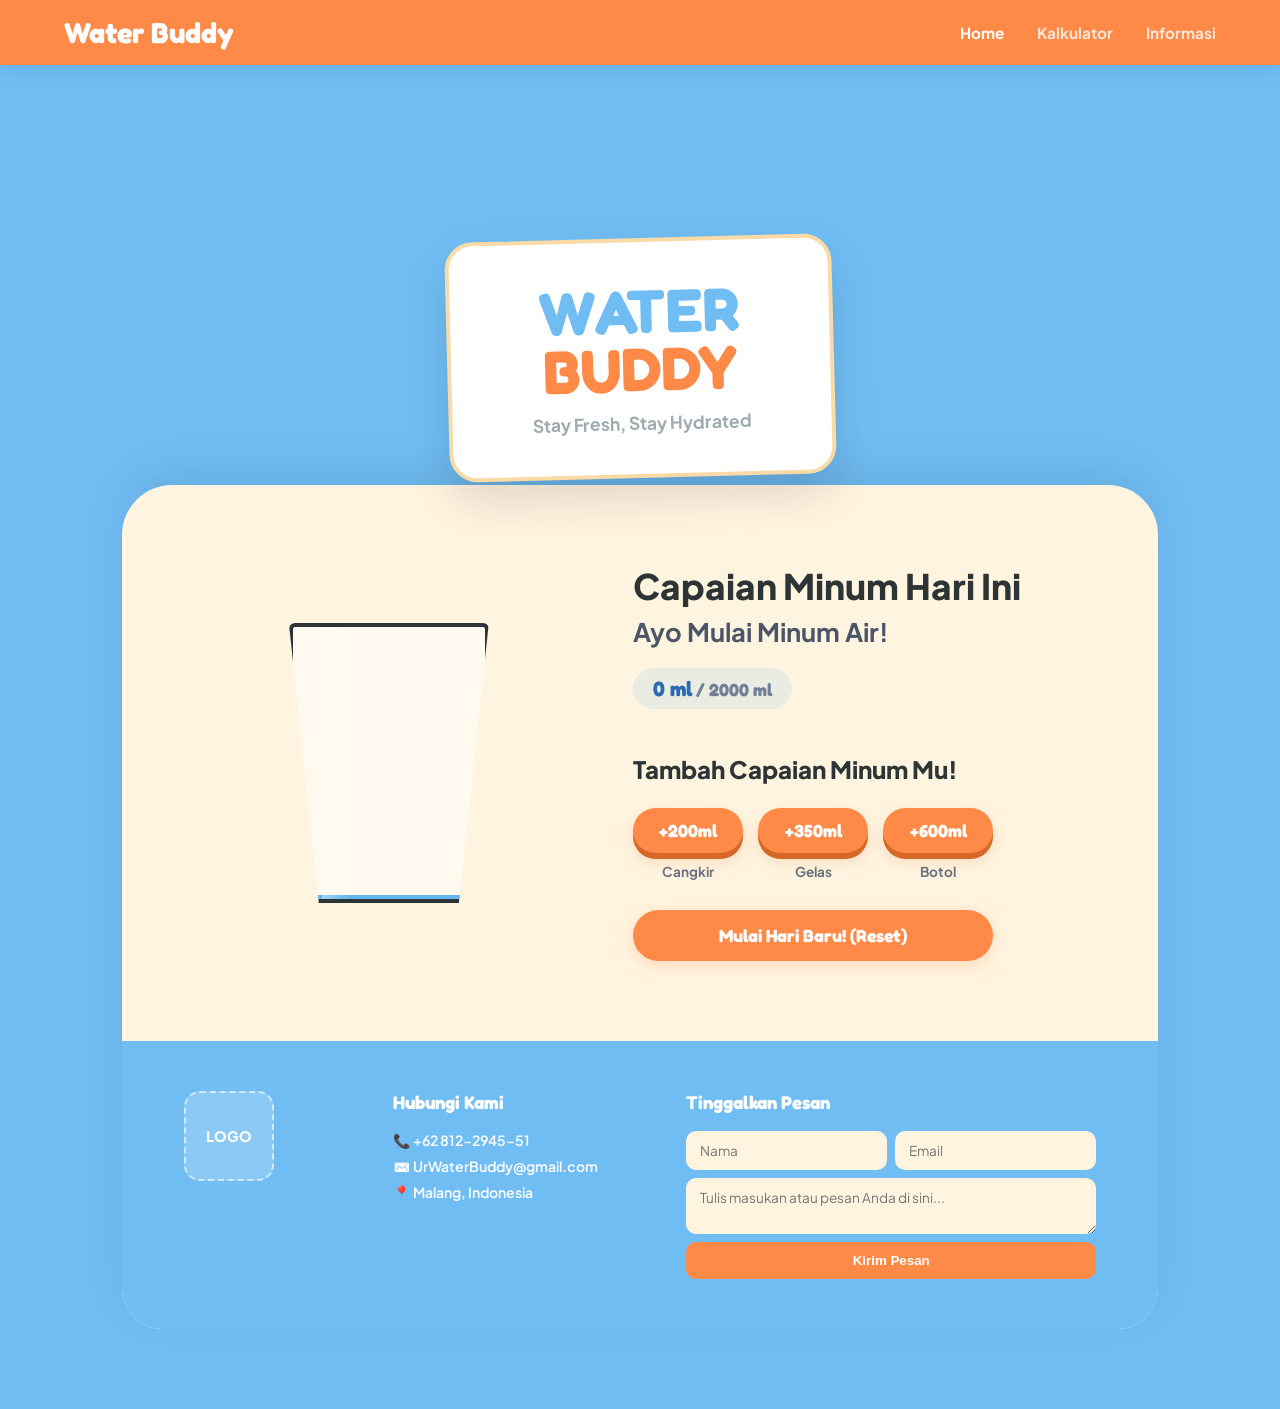
==== index.html @ 6751f68e "Rename home.html to index.html" ====
<!DOCTYPE html>
<html lang="id">
<head>
    <meta charset="UTF-8">
    <meta name="viewport" content="width=device-width, initial-scale=1.0">
    <title>Water Buddy - Track Your Hydration</title>
    <link rel="stylesheet" href="Homestyle.css">
    <link href="https://fonts.googleapis.com/css2?family=Fredoka:wght@500;700&family=Plus+Jakarta+Sans:wght@600;700;800&display=swap" rel="stylesheet">
</head>
<body>

    <header id="navbar">
        <div class="nav-container">
            <div class="logo">Water Buddy</div>
            <nav class="nav-links">
                <a href="home.html" class="active">Home</a>
                <a href="kalkulator.html">Kalkulator</a>
                <a href="informasi.html">Informasi</a>
            </nav>
        </div>
    </header>

    <div class="full-blue-canvas">

        <div class="full-blue-canvas">

        <div class="bubble-ambient-container">
            <div class="bubble"></div>
            <div class="bubble"></div>
            <div class="bubble"></div>
            <div class="bubble"></div>
            <div class="bubble"></div>
            <div class="bubble"></div>
            <div class="bubble"></div>
            <div class="bubble"></div>
        </div>

        <section class="hero-wrapper">

            <div class="hero-title-overlay">
                <div class="floating-title-card">
                    <h1>WATER<br><span class="orange-text">BUDDY</span></h1>
                    <p class="tagline">Stay Fresh, Stay Hydrated</p>
                </div>
            </div>
        </section>

        <main class="cream-layer-content">
            
            <div class="tracker-split-container">
                
                <div class="left-glass-zone">
                    <div class="glass-perspective-wrapper">
                        <div class="real-conical-glass">
                            <div class="glass-reflection"></div>
                            <div class="water-liquid-fill" id="water-fill-engine">
                                <div class="water-surface-line"></div>
                            </div>
                        </div>
                    </div>
                </div>

                <div class="right-controls-zone">
                    
                    <div class="achievement-status-box">
                        <h2 class="live-tracker-badge">Capaian Minum Hari Ini</h2>
                        <h1 id="feedback-headline">Hore ! Kamu sudah minum</h1>
                        <div class="numeric-counter">
                            <span id="current-ml-text">0 ml</span><span class="target-grey"> / 2000 ml</span>
                        </div>
                    </div>

                    <div class="buttons-control-panel">
                        <h2 class="panel-title-highlight">Tambah Capaian Minum Mu!</h2>
                        
                        <div class="pill-buttons-row">
                            <div class="control-node">
                                <button class="pill-btn" onclick="hydrateAction(200)">+200ml</button>
                                <span class="node-caption">Cangkir</span>
                            </div>
                            <div class="control-node">
                                <button class="pill-btn" onclick="hydrateAction(350)">+350ml</button>
                                <span class="node-caption">Gelas</span>
                            </div>
                            <div class="control-node">
                                <button class="pill-btn" onclick="hydrateAction(600)">+600ml</button>
                                <span class="node-caption">Botol</span>
                            </div>
                        </div>

                        <button class="master-reset-btn" onclick="resetHydrationToday()">Mulai Hari Baru! (Reset)</button>
                    </div>

                </div>

            </div>

            <footer class="embedded-footer">
                <div class="footer-grid">
                    <div class="footer-col logo-space">
                        <div class="dashed-logo-box">LOGO</div>
                    </div>
                    <div class="footer-col contact-space">
                        <h4>Hubungi Kami</h4>
                        <p>📞 +62 812-2945-51</p>
                        <p>✉️ UrWaterBuddy@gmail.com</p>
                        <p>📍 Malang, Indonesia</p>
                    </div>
                    <div class="footer-col form-space">
                        <h4>Tinggalkan Pesan</h4>
                        <form onsubmit="event.preventDefault(); alert('Pesan Anda berhasil dikirim!');">
                            <div class="twin-input-row">
                                <input type="text" placeholder="Nama" required>
                                <input type="email" placeholder="Email" required>
                            </div>
                            <textarea placeholder="Tulis masukan atau pesan Anda di sini..." rows="2" required></textarea>
                            <button type="submit" class="submit-form-btn">Kirim Pesan</button>
                        </form>
                    </div>
                </div>
            </footer>

        </main>

    </div>

    <script src="Homescript.js"></script>
</body>
</html>
---- Homestyle.css ----
/* ==========================================================================
   RESET SYSTEM & VARIABLES
   ========================================================================== */
* {
    margin: 0;
    padding: 0;
    box-sizing: border-box;
}

:root {
    --bg-blue: #70BDF4;
    --layer-cream: #FFF4E0;
    --orange-pop: #FF8A48;
    --water-blue: #5BC0F8;
    --text-charcoal: #2D3436;
}

body {
    background-color: var(--bg-blue);
    font-family: 'Plus Jakarta Sans', sans-serif;
    color: var(--text-charcoal);
}

/* ==========================================================================
   HEADER / NAVBAR STYLE
   ========================================================================== */
#navbar {
    position: fixed;
    top: 0; left: 0; width: 100%;
    padding: 15px 0;
    z-index: 1000;
    background: var(--orange-pop); /* Warna orange dasar saat di atas */
    box-shadow: 0 4px 20px rgba(0, 0, 0, 0.08);
    transition: all 0.3s ease;
}

#navbar.scrolled {
    padding: 10px 0;
    background: rgba(255, 138, 72, 0.85); /* Orange transparan saat di-scroll */
    backdrop-filter: blur(15px);
    -webkit-backdrop-filter: blur(15px);
}

.nav-container {
    width: 90%;
    max-width: 1200px;
    margin: 0 auto;
    display: flex;
    justify-content: space-between;
    align-items: center;
}

.logo {
    font-family: 'Fredoka', sans-serif;
    font-size: 1.8rem;
    font-weight: 700;
    color: white;
}

.nav-links a {
    text-decoration: none;
    color: white;
    font-weight: 700;
    margin-left: 30px;
    font-size: 0.95rem;
    opacity: 0.8;
    transition: opacity 0.2s;
}

.nav-links a:hover, .nav-links a.active {
    opacity: 1;
}

/* ==========================================================================
   MAIN LAYOUT MANAGEMENT
   ========================================================================== */
.full-blue-canvas {
    width: 100%;
    padding: 0 5% 40px 5%;
}

.hero-wrapper {
    margin-top: 110px;
    width: 100%;
    height: 55vh;
    min-height: 380px;
    position: relative;
    border-radius: 35px;
    overflow: hidden;
}

.hero-image-box {
    width: 100%;
    height: 100%;
}

.hero-image-box img {
    width: 100%;
    height: 100%;
    object-fit: cover;
}

.hero-blur-overlay {
    position: absolute;
    top: 0; left: 0; width: 100%; height: 100%;
    background: rgba(112, 189, 244, 0.25);
}

.hero-title-overlay {
    position: absolute;
    top: 0; left: 0; width: 100%; height: 100%;
    display: flex;
    justify-content: center;
    align-items: center;
    z-index: 5;
}

.floating-title-card {
    position: relative; /* Pastikan posisinya relatif agar z-index bekerja aktif */
    z-index: 16; /* Berikan nilai satu tingkat di atas overlay-nya */
    
    background-color: white;
    padding: 40px 80px;
    border-radius: 28px;
    border: 4px solid #FADAA6;
    text-align: center;
    box-shadow: 0 20px 45px rgba(0, 0, 0, 0.12);
    transform: rotate(-1.5deg);
    transition: transform 0.3s ease;
}

/* Memperbesar ukuran teks di dalam card agar proporsional */
.floating-title-card h1 {
    font-family: 'Fredoka', sans-serif;
    font-size: 3.8rem; /* Naik dari 3.2rem */
    line-height: 0.95;
    color: var(--bg-blue);
}

.floating-title-card .orange-text {
    color: var(--orange-pop);
}

.tagline {
    margin-top: 14px;
    font-weight: 700;
    color: #A0AAB2;
    font-size: 1.1rem; /* Naik dari 0.95rem */
}

/* ==========================================================================
   CREAM LAYER (WORKSPACE UTAMA)
   ========================================================================== */
.cream-layer-content {
    background-color: var(--layer-cream);
    
    /* TRICK: Menggunakan margin minus besar untuk menarik layer krim ke atas */
    margin-top: -120px; 
    
    position: relative;
    z-index: 10; /* Tetap di atas gelembung */
    border-radius: 50px 50px 40px 40px; /* Sudut atas dibuat lebih melengkung halus */
    box-shadow: 0 -15px 40px rgba(0, 0, 0, 0.08); /* Shadow halus ke arah atas */
    overflow: hidden;
}

.tracker-split-container {
    display: grid;
    grid-template-columns: 1fr 1.2fr;
    gap: 60px;
    padding: 80px 8%;
    align-items: center;
}

/* GELAS CONICAL (MELEBAR KE ATAS) */
.left-glass-zone {
    display: flex;
    justify-content: center;
    align-items: center;
}

.glass-perspective-wrapper {
    padding: 10px;
}

.real-conical-glass {
    position: relative;
    width: 200px;
    height: 280px;
    background: rgba(255, 255, 255, 0.5);
    border: 4px solid #2D3436;
    border-radius: 6px 6px 24px 24px;
    clip-path: polygon(0% 0%, 100% 0%, 85% 100%, 15% 100%);
    overflow: hidden;
}

.glass-reflection {
    position: absolute;
    top: 0; left: 15%; width: 15%; height: 100%;
    background: linear-gradient(90deg, rgba(255,255,255,0.4) 0%, rgba(255,255,255,0) 100%);
    z-index: 5;
}

.water-liquid-fill {
    position: absolute;
    bottom: 0; left: 0; width: 100%;
    height: 0%;
    background-color: var(--water-blue);
    border-top: 4px solid #3ca5ea;
    transition: height 0.5s cubic-bezier(0.4, 0, 0.2, 1);
}

.water-surface-line {
    position: absolute;
    top: -4px; left: 0; width: 100%; height: 6px;
    background: rgba(255,255,255,0.2);
}

/* ==========================================================================
   KOLOM KANAN: STATUS TEXT & INTERACTIVE BUTTONS UPDATED
   ========================================================================== */
.right-controls-zone {
    display: flex;
    flex-direction: column;
    gap: 45px;
}

/* Hierarki Font yang Ditonjolkan */
.achievement-status-box .live-tracker-badge {
    font-size: 2.2rem;
    font-weight: 800;
    color: var(--text-charcoal);
    line-height: 1.2;
    margin-bottom: 8px;
}

.achievement-status-box h1 {
    font-size: 1.6rem;
    font-weight: 700;
    color: #4A5568;
    margin-bottom: 20px;
}

/* Ukuran Indikator Angka Diperkecil */
.numeric-counter {
    font-family: 'Fredoka', sans-serif;
    font-size: 1.3rem;
    font-weight: 700;
    background: rgba(112, 189, 244, 0.15);
    display: inline-block;
    padding: 8px 20px;
    border-radius: 30px;
    color: #2B6CB0;
}

.target-grey {
    font-size: 1.1rem;
    color: #718096;
}

.panel-title-highlight {
    font-size: 1.5rem;
    font-weight: 800;
    color: var(--text-charcoal);
    margin-bottom: 24px;
}

.pill-buttons-row {
    display: flex;
    gap: 15px;
    margin-bottom: 30px;
}

.control-node {
    display: flex;
    flex-direction: column;
    align-items: center;
    flex: 1;
    max-width: 110px;
}

/* EFEK TOMBOL INTERAKTIF (HOVER, GLARE & ACTIVE) */
.pill-btn {
    position: relative;
    background-color: var(--orange-pop);
    color: white;
    border: none;
    font-family: 'Fredoka', sans-serif;
    font-size: 1.1rem;
    font-weight: 700;
    width: 100%;
    padding: 12px 0;
    border-radius: 25px;
    cursor: pointer;
    overflow: hidden;
    
    /* Bayangan efek 3D tebal */
    box-shadow: 0 6px 0px #D56727, 0 8px 15px rgba(213, 103, 39, 0.2); 
    transition: transform 0.2s cubic-bezier(0.175, 0.885, 0.32, 1.275), 
                box-shadow 0.2s ease, 
                background-color 0.2s ease;
}

/* Hover: Tombol membesar & mengambang naik */
.pill-btn:hover {
    transform: translateY(-4px) scale(1.06);
    background-color: #ff985d;
    box-shadow: 0 10px 0px #D56727, 0 12px 20px rgba(213, 103, 39, 0.3);
}

/* Efek Kilatan Sinar Menyapu Gelas/Tombol saat Kursor Datang */
.pill-btn::after {
    content: '';
    position: absolute;
    top: 0; left: -150%; width: 50%; height: 100%;
    background: linear-gradient(90deg, rgba(255,255,255,0) 0%, rgba(255,255,255,0.4) 50%, rgba(255,255,255,0) 100%);
    transform: skewX(-20deg);
}

.pill-btn:hover::after {
    left: 150%;
    transition: left 0.6s ease-in-out;
}

/* Active: Amblas saat ditekan mouse */
.pill-btn:active {
    transform: translateY(4px) scale(0.98);
    box-shadow: 0 2px 0px #D56727, 0 4px 10px rgba(213, 103, 39, 0.4);
}

.node-caption {
    margin-top: 10px;
    font-size: 0.85rem;
    font-weight: 700;
    color: #6B7280;
    transition: color 0.2s ease;
}

.control-node:hover .node-caption {
    color: var(--text-charcoal);
}

/* TOMBOL MASTER RESET INTERAKTIF */
.master-reset-btn {
    background-color: var(--orange-pop);
    color: white;
    border: none;
    font-family: 'Fredoka', sans-serif;
    font-size: 1.1rem;
    font-weight: 700;
    padding: 15px 40px;
    border-radius: 30px;
    cursor: pointer;
    width: 100%;
    max-width: 360px;
    box-shadow: 0 4px 15px rgba(255, 138, 72, 0.25);
    transition: all 0.25s ease-in-out;
}

.master-reset-btn:hover {
    transform: scale(1.03);
    background-color: #e66b22;
    box-shadow: 0 8px 25px rgba(230, 107, 34, 0.45);
    letter-spacing: 0.5px;
}

.master-reset-btn:active {
    transform: scale(0.97);
    box-shadow: 0 2px 8px rgba(230, 107, 34, 0.2);
}

/* ==========================================================================
   FOOTER SECTION
   ========================================================================== */
.embedded-footer {
    background-color: var(--bg-blue);
    padding: 50px 6%;
    color: white;
}

.footer-grid {
    display: grid;
    grid-template-columns: 0.8fr 1.2fr 1.5fr;
    gap: 40px;
}

.dashed-logo-box {
    width: 90px;
    height: 90px;
    background: rgba(255, 255, 255, 0.2);
    border: 2px dashed rgba(255, 255, 255, 0.6);
    border-radius: 16px;
    display: flex;
    justify-content: center;
    align-items: center;
    font-weight: 800;
    font-size: 0.9rem;
}

.footer-col h4 {
    font-family: 'Fredoka', sans-serif;
    font-size: 1.15rem;
    margin-bottom: 18px;
}

.contact-space p {
    font-size: 0.88rem;
    margin-bottom: 8px;
    font-weight: 600;
}

.form-space form {
    display: flex;
    flex-direction: column;
    gap: 8px;
}

.twin-input-row {
    display: flex;
    gap: 8px;
}

.twin-input-row input {
    flex: 1;
}

.form-space input, .form-space textarea {
    padding: 11px 14px;
    border-radius: 10px;
    border: none;
    background-color: var(--layer-cream);
    font-family: 'Plus Jakarta Sans', sans-serif;
    font-size: 0.85rem;
    color: var(--text-charcoal);
}

.submit-form-btn {
    background-color: var(--orange-pop);
    color: white;
    border: none;
    padding: 11px;
    border-radius: 10px;
    font-weight: 700;
    cursor: pointer;
}

/* RESPONSIVE LAYOUT */
@media (max-width: 850px) {
    .tracker-split-container {
        grid-template-columns: 1fr;
        text-align: center;
        gap: 40px;
    }
    .achievement-status-box, .buttons-control-panel {
        text-align: center;
    }
    .pill-buttons-row {
        justify-content: center;
    }
    .footer-grid {
        grid-template-columns: 1fr;
        text-align: center;
        gap: 30px;
    }
    .floating-title-card h1 { 
        font-size: 2.8rem; 
    }
    .floating-title-card { 
        padding: 25px 45px; 
    }
    .cream-layer-content {
        margin-top: -60px; /* Di HP naiknya diperkecil agar tidak menutupi tulisan */
    }
    .dashed-logo-box { margin: 0 auto; }
    .twin-input-row { flex-direction: column; }
    .nav-links { display: none; }
    .floating-title-card h1 { font-size: 2.4rem; }
    .floating-title-card { padding: 20px 40px; }
    .achievement-status-box .live-tracker-badge { font-size: 1.8rem; }
}

/* ==========================================================================
   PERBAIKAN AMBIENT GELEMBUNG: KHUSUS AREA ATAS (BIRU POLOS)
   ========================================================================== */
.full-blue-canvas {
    position: relative;
    width: 100%;
    padding: 0 5% 40px 5%;
    /* overflow: hidden; -> Tetap biarkan ini ada */
}

.bubble-ambient-container {
    position: absolute;
    top: 0;
    left: 0;
    width: 100%;
    height: 480px; /* MEMBATASI TINGGI: Hanya sebatas area biru atas & hero */
    pointer-events: none;
    z-index: 1; /* Di bawah teks hero, tapi di atas background */
    overflow: hidden;
}

/* Base style gelembung */
.bubble {
    position: absolute;
    /* Kita buat gelembung mulai muncul dari batas bawah area 480px tadi */
    top: 100%; 
    background: rgba(255, 255, 255, 0.25);
    border: 1px solid rgba(255, 255, 255, 0.45);
    border-radius: 50%;
    animation: floatUpTop 8s infinite linear;
}

.bubble::before {
    content: '';
    position: absolute;
    top: 20%; left: 20%;
    width: 25%; height: 25%;
    background: rgba(255, 255, 255, 0.4);
    border-radius: 50%;
}

/* Variasi ukuran dan delay agar natural */
.bubble:nth-child(1) { width: 35px; height: 35px; left: 8%;  animation-duration: 7s;  animation-delay: 0s; }
.bubble:nth-child(2) { width: 20px; height: 20px; left: 20%; animation-duration: 9s;  animation-delay: 2s; }
.bubble:nth-child(3) { width: 50px; height: 50px; left: 35%; animation-duration: 11s; animation-delay: 1s; }
.bubble:nth-child(4) { width: 25px; height: 25px; left: 50%; animation-duration: 8s;  animation-delay: 4s; }
.bubble:nth-child(5) { width: 40px; height: 40px; left: 68%; animation-duration: 10s; animation-delay: 1.5s; }
.bubble:nth-child(6) { width: 18px; height: 18px; left: 82%; animation-duration: 6s;  animation-delay: 5s; }
.bubble:nth-child(7) { width: 42px; height: 42px; left: 15%; animation-duration: 9s;  animation-delay: 3s; }
.bubble:nth-child(8) { width: 28px; height: 28px; left: 90%; animation-duration: 7s;  animation-delay: 6s; }

/* ANIMASI BARU: Meluncur naik hanya di area atas lalu menghilang */
@keyframes floatUpTop {
    0% {
        top: 100%; /* Mulai dari batas bawah area kontainer (480px) */
        transform: translateX(0) scale(0.8);
        opacity: 0;
    }
    15% {
        opacity: 1; /* Mulai terlihat jelas saat naik */
    }
    85% {
        opacity: 1;
    }
    100% {
        top: -50px; /* Menghilang tepat setelah melewati header atas */
        transform: translateX(25px) scale(1.1);
        opacity: 0; /* Fade out lancar */
    }
}

/* Memastikan Card Utama dan Layer Krim Menutupi Gelembung di bawahnya */
.hero-title-overlay {
    position: absolute;
    top: 0; left: 0; width: 100%; height: 100%;
    display: flex;
    justify-content: center;
    align-items: center;
    /* Ubah z-index menjadi lebih tinggi dari layer cream (yang bernilai 10) */
    z-index: 15; 
}

.cream-layer-content {
    position: relative;
    z-index: 10; /* Angka z-index tinggi agar gelembung tidak masuk ke area krim */
}
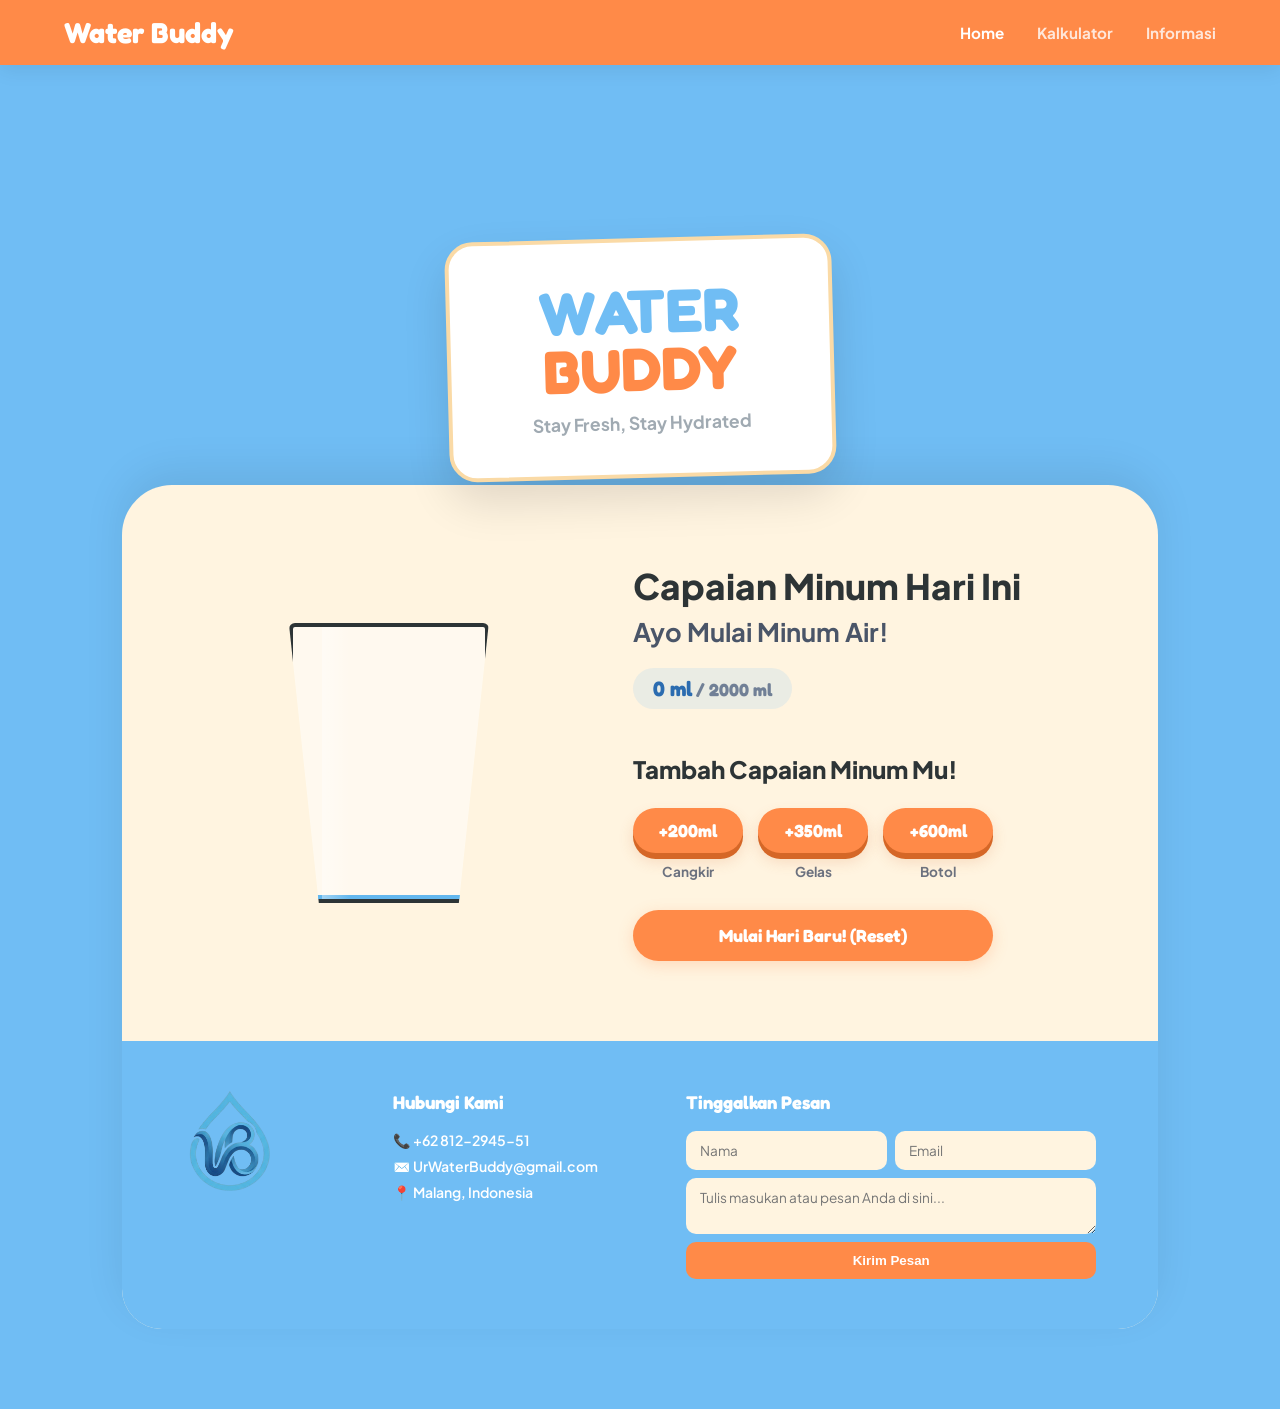
==== commit f341b0d7: "update logo" ====
--- a/index.html
+++ b/index.html
@@ -98,7 +98,7 @@
             <footer class="embedded-footer">
                 <div class="footer-grid">
                     <div class="footer-col logo-space">
-                        <div class="dashed-logo-box">LOGO</div>
+                        <img src="logo.png" alt="Logo Water Buddy" class="footer-logo-img">
                     </div>
                     <div class="footer-col contact-space">
                         <h4>Hubungi Kami</h4>
--- a/Homestyle.css
+++ b/Homestyle.css
@@ -384,17 +384,10 @@
     gap: 40px;
 }
 
-.dashed-logo-box {
-    width: 90px;
-    height: 90px;
-    background: rgba(255, 255, 255, 0.2);
-    border: 2px dashed rgba(255, 255, 255, 0.6);
-    border-radius: 16px;
-    display: flex;
-    justify-content: center;
-    align-items: center;
-    font-weight: 800;
-    font-size: 0.9rem;
+.footer-logo-img {
+    max-width: 90px;
+    height: auto;
+    display: block;
 }
 
 .footer-col h4 {
